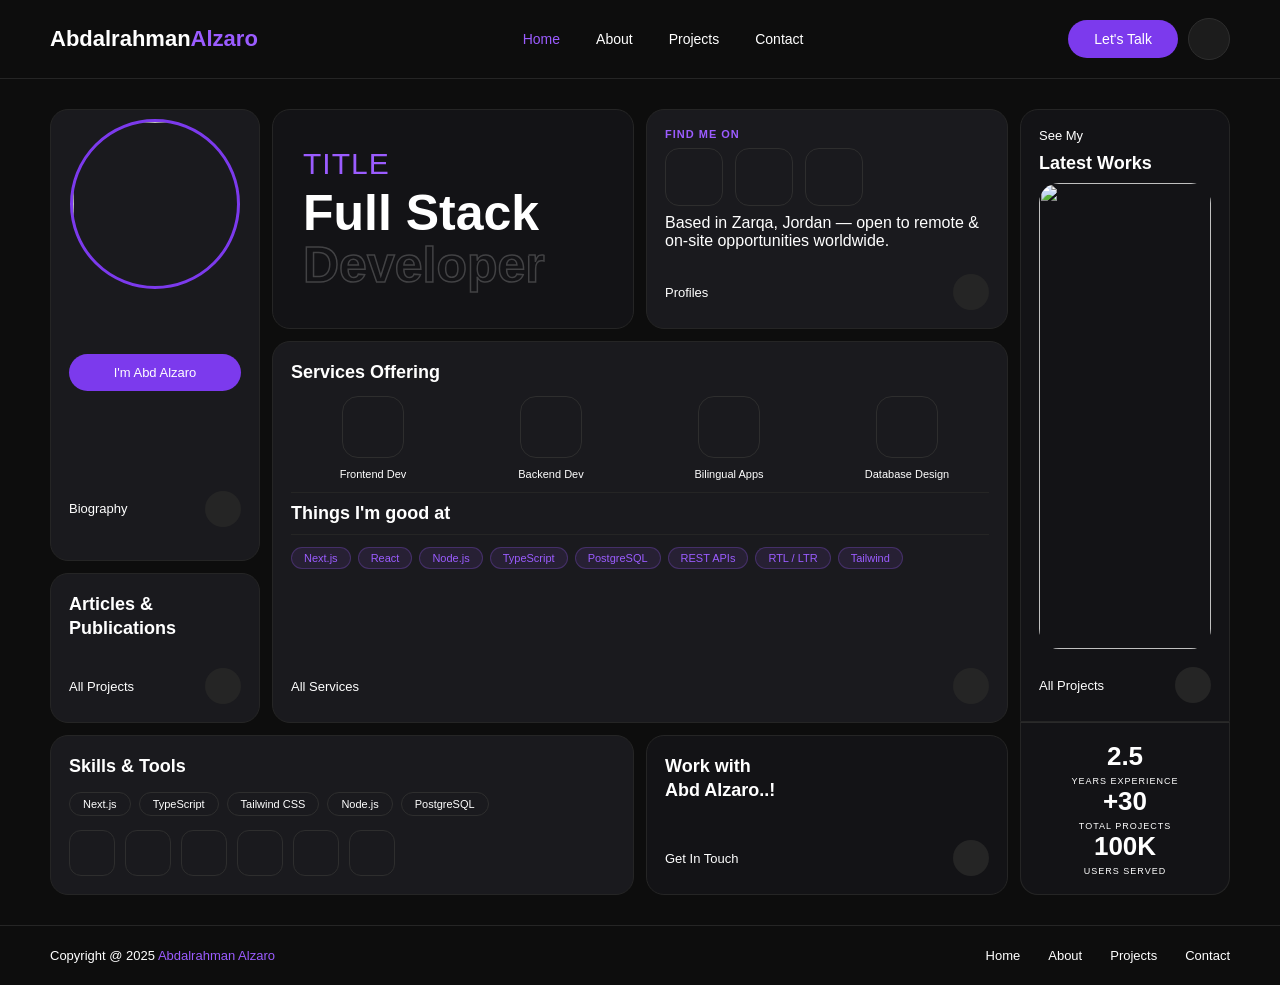
==== index.html @ 396db53b "create the portfolio" ====
<!doctype html>
<html lang="en">
  <head>
    <meta charset="UTF-8" />
    <meta name="viewport" content="width=device-width, initial-scale=1.0" />
    <title>Abdalrahman Alzaro</title>
    <link rel="stylesheet" href="/Css/style.css" />
  </head>
  <body>
    <nav>
      <div class="logo">Abdalrahman<span class="purple-word">Alzaro</span></div>
      <div class="links">
        <a class="active-link" href="/index.html">Home</a>
        <a href="/Html/about.html">About</a>
        <a href="/Html/projects.html">Projects</a>
        <a href="/Html/contact.html">Contact</a>
      </div>
      <div class="right-side">
        <button class="big-purple-btn">Let's Talk</button>
        <button class="round-btn">
          <iconify-icon icon="mdi:arrow-top-right"></iconify-icon>
        </button>
      </div>
      <input type="checkbox" class="menu-toggle" id="menu-toggle" />
      <label for="menu-toggle" class="hamburger">
        <span></span>
        <span></span>
        <span></span>
      </label>
      <div class="mobile-menu">
        <a href="/index.html">Home</a>
        <a href="/Html/about.html">About</a>
        <a href="/Html/projects.html">Projects</a>
        <a href="/Html/contact.html">Contact</a>
      </div>
    </nav>

    <div class="wrapper">
      <div class="box person-box">
        <div class="person">
          <img src="/Assets/abdalrahman.jpeg" class="face-img" />
        </div>
        <button class="small-purple-btn">I'm Abd Alzaro</button>
        <div class="bottom-row">
          <span class="gray-text">Biography</span>
          <button class="small-round-btn">
            <iconify-icon icon="mdi:arrow-right"></iconify-icon>
          </button>
        </div>
      </div>

      <div class="box title-box">
        <p class="tiny-purple">Title</p>
        <h1 class="big-name">Full Stack</h1>
        <h1 class="big-name hollow">Developer</h1>
      </div>

      <div class="box social-box">
        <p class="social-label">Find me on</p>
        <div class="icon-row">
          <div class="icon-square">
            <iconify-icon icon="mdi:linkedin"></iconify-icon>
          </div>
          <div class="icon-square">
            <iconify-icon icon="mdi:github"></iconify-icon>
          </div>
          <div class="icon-square">
            <iconify-icon icon="mdi:twitter"></iconify-icon>
          </div>
        </div>
        <p class="social-desc">
          Based in Zarqa, Jordan — open to remote &amp; on-site opportunities
          worldwide.
        </p>
        <div class="bottom-row">
          <span class="gray-text">Profiles</span>
          <button class="small-round-btn">
            <iconify-icon icon="mdi:arrow-right"></iconify-icon>
          </button>
        </div>
      </div>

      <div class="right-col">
        <div class="box latest-box">
          <p class="gray-text">See My</p>
          <h3 class="medium-title">Latest Works</h3>
          <div class="photo-wrap">
            <img
              src="https://plus.unsplash.com/premium_photo-1720287601920-ee8c503af775?q=80&w=870&auto=format&fit=crop&ixlib=rb-4.1.0&ixid=M3wxMjA3fDB8MHxwaG90by1wYWdlfHx8fGVufDB8fHx8fA%3D%3D"
              class="work-photo"
            />
          </div>
          <div class="bottom-row">
            <span class="gray-text">All Projects</span>
            <button class="small-round-btn">
              <iconify-icon icon="mdi:arrow-right"></iconify-icon>
            </button>
          </div>
        </div>

        <div class="box numbers-box">
          <div class="one-stat">
            <h2 class="big-num">2.5</h2>
            <p class="tiny-label">YEARS EXPERIENCE</p>
          </div>
          <div class="one-stat">
            <h2 class="big-num">+30</h2>
            <p class="tiny-label">TOTAL PROJECTS</p>
          </div>
          <div class="one-stat">
            <h2 class="big-num">100K</h2>
            <p class="tiny-label">USERS SERVED</p>
          </div>
        </div>
      </div>

      <div class="box blog-box">
        <h3 class="medium-title">Articles &amp;<br />Publications</h3>
        <div class="bottom-row">
          <span class="gray-text">All Projects</span>
          <button class="small-round-btn">
            <iconify-icon icon="mdi:arrow-right"></iconify-icon>
          </button>
        </div>
      </div>

      <div class="box services-box">
        <h3 class="medium-title">Services Offering</h3>
        <div class="four-services">
          <div class="one-service">
            <div class="service-icon">
              <iconify-icon icon="mdi:code-tags"></iconify-icon>
            </div>
            <p class="tiny-gray">Frontend Dev</p>
          </div>
          <div class="one-service">
            <div class="service-icon">
              <iconify-icon icon="mdi:server"></iconify-icon>
            </div>
            <p class="tiny-gray">Backend Dev</p>
          </div>
          <div class="one-service">
            <div class="service-icon">
              <iconify-icon icon="mdi:translate"></iconify-icon>
            </div>
            <p class="tiny-gray">Bilingual Apps</p>
          </div>
          <div class="one-service">
            <div class="service-icon">
              <iconify-icon icon="mdi:database"></iconify-icon>
            </div>
            <p class="tiny-gray">Database Design</p>
          </div>
        </div>
        <div class="good-line">
          <span class="good-text">Things I'm good at</span>
        </div>
        <div class="skill-chips">
          <span class="chip">Next.js</span>
          <span class="chip">React</span>
          <span class="chip">Node.js</span>
          <span class="chip">TypeScript</span>
          <span class="chip">PostgreSQL</span>
          <span class="chip">REST APIs</span>
          <span class="chip">RTL / LTR</span>
          <span class="chip">Tailwind</span>
        </div>
        <div class="bottom-row">
          <span class="gray-text">All Services</span>
          <button class="small-round-btn">
            <iconify-icon icon="mdi:arrow-right"></iconify-icon>
          </button>
        </div>
      </div>

      <div class="box tools-box">
        <h3 class="medium-title">Skills &amp; Tools</h3>
        <div class="tag-row">
          <span class="tag">Next.js</span>
          <span class="tag">TypeScript</span>
          <span class="tag">Tailwind CSS</span>
          <span class="tag">Node.js</span>
          <span class="tag">PostgreSQL</span>
        </div>
        <div class="app-row">
          <div class="app-icon">
            <iconify-icon icon="simple-icons:nextdotjs"></iconify-icon>
          </div>
          <div class="app-icon">
            <iconify-icon icon="simple-icons:react"></iconify-icon>
          </div>
          <div class="app-icon">
            <iconify-icon icon="simple-icons:typescript"></iconify-icon>
          </div>
          <div class="app-icon">
            <iconify-icon icon="simple-icons:nodedotjs"></iconify-icon>
          </div>
          <div class="app-icon">
            <iconify-icon icon="simple-icons:postgresql"></iconify-icon>
          </div>
          <div class="app-icon">
            <iconify-icon icon="simple-icons:tailwindcss"></iconify-icon>
          </div>
        </div>
      </div>

      <div class="box hire-box">
        <h3 class="medium-title">Work with<br />Abd Alzaro..!</h3>
        <div class="bottom-row">
          <span class="gray-text">Get In Touch</span>
          <button class="small-round-btn">
            <iconify-icon icon="mdi:arrow-right"></iconify-icon>
          </button>
        </div>
      </div>
    </div>

    <footer>
      <p class="copy-text">
        Copyright @ 2025
        <a class="purple-link" href="#">Abdalrahman Alzaro</a>
      </p>
      <div class="foot-links">
        <a href="/index.html">Home</a>
        <a href="/Html/about.html">About</a>
        <a href="/Html/projects.html">Projects</a>
        <a href="/Html/contact.html">Contact</a>
      </div>
    </footer>
    <script src="https://code.iconify.design/iconify-icon/1.0.8/iconify-icon.min.js"></script>
  </body>
</html>
---- Css/style.css ----
* {
  margin: 0;
  padding: 0;
  box-sizing: border-box;
}

body {
  background: #0d0d0d;
  color: #fff;
  font-family: "DM Sans", sans-serif;
}

nav {
  display: flex;
  align-items: center;
  justify-content: space-between;
  padding: 18px 50px;
  border-bottom: 1px solid #252525;
  position: relative;
}

.logo {
  font-family: "Syne", sans-serif;
  font-size: 22px;
  font-weight: 800;
}

.purple-word {
  color: #9b5cff;
}

.links {
  display: flex;
  gap: 36px;
}

.links a {
  font-size: 14px;
  color: #fff;
  cursor: pointer;
  text-decoration: none;
  transition: color 0.2s;
}

.links a:hover {
  color: #9b5cff;
  text-decoration: underline;
}

.active-link {
  color: #9b5cff !important;
}

.right-side {
  display: flex;
  align-items: center;
  gap: 10px;
}

.big-purple-btn {
  background: #7c3aed;
  color: #fff;
  border: none;
  padding: 11px 26px;
  border-radius: 50px;
  font-family: "DM Sans", sans-serif;
  font-size: 14px;
  cursor: pointer;
}

.big-purple-btn:hover {
  background: #9b5cff;
}

.round-btn {
  width: 42px;
  height: 42px;
  border-radius: 50%;
  background: #1c1c1c;
  border: 1px solid #2e2e2e;
  color: #fff;
  font-size: 18px;
  cursor: pointer;
  display: flex;
  align-items: center;
  justify-content: center;
}

.menu-toggle {
  display: none;
}

.hamburger {
  display: none;
  flex-direction: column;
  gap: 5px;
  cursor: pointer;
  z-index: 100;
}

.hamburger span {
  display: block;
  width: 24px;
  height: 2px;
  background: #fff;
  border-radius: 2px;
  transition:
    transform 0.3s,
    opacity 0.3s;
}

.mobile-menu {
  display: none;
}

.wrapper {
  display: grid;
  grid-template-columns: 210px 1fr 1fr 210px;
  grid-template-rows: 220px 220px 150px auto;
  gap: 12px;
  padding: 30px 50px;
}

.box {
  background: #1a1a1e;
  border: 1px solid #252525;
  border-radius: 18px;
  padding: 18px;
  position: relative;
  overflow: hidden;
  display: flex;
  flex-direction: column;
}

.person-box {
  grid-column: 1;
  grid-row: 1 / 3;
  align-items: center;
  justify-content: center;
  gap: 90px;
}

.person {
  position: relative;
  width: 120px;
  height: 120px;
  display: flex;
  align-items: center;
  justify-content: center;
  margin-top: 0;
}

.face-img {
  width: 170px;
  height: 170px;
  border-radius: 50%;
  object-fit: cover;
  border: 3px solid #7c3aed;
  position: absolute;
}

.small-purple-btn {
  background: #7c3aed;
  color: #fff;
  border: none;
  padding: 11px 0;
  border-radius: 50px;
  font-family: "DM Sans", sans-serif;
  font-size: 13px;
  cursor: pointer;
  width: 100%;
}

.small-purple-btn:hover {
  background: #9b5cff;
}

.bottom-row {
  display: flex;
  align-items: center;
  justify-content: space-between;
  padding-top: 10px;
  width: 100%;
  margin-top: auto;
}

.person-box .bottom-row {
  margin-top: 0;
}

.gray-text {
  font-size: 13px;
  color: #fff;
}

.small-round-btn {
  width: 36px;
  height: 36px;
  border-radius: 50%;
  background: #252525;
  border: none;
  color: #fff;
  font-size: 16px;
  cursor: pointer;
  display: flex;
  align-items: center;
  justify-content: center;
  transition:
    background 0.2s,
    transform 0.2s;
}

.small-round-btn:hover {
  background: #7c3aed;
  transform: rotate(-45deg);
}

.title-box {
  grid-column: 2;
  grid-row: 1;
  background: #131316;
  justify-content: center;
  padding: 30px;
}

.tiny-purple {
  font-size: 30px;
  color: #9b5cff;
  letter-spacing: 1px;
  text-transform: uppercase;
  margin-bottom: 6px;
}

.big-name {
  font-size: 50px;
  font-weight: 800;
  line-height: 1.05;
}

.hollow {
  -webkit-text-stroke: 1.5px rgba(255, 255, 255, 0.2);
  color: transparent;
}

.social-box {
  grid-column: 3;
  grid-row: 1;
  justify-content: space-between;
}

.social-label {
  font-size: 11px;
  color: #9b5cff;
  text-transform: uppercase;
  letter-spacing: 1px;
  font-weight: 600;
}

.social-desc {
  margin-top: 0.5rem;
}

.icon-row {
  display: flex;
  gap: 12px;
  padding-top: 8px;
}

.icon-square {
  width: 58px;
  height: 58px;
  border: 1px solid #2e2e2e;
  border-radius: 14px;
  display: flex;
  align-items: center;
  justify-content: center;
  font-size: 24px;
  color: #fff;
  cursor: pointer;
  transition:
    border-color 0.2s,
    color 0.2s;
}

.icon-square:hover {
  border-color: #7c3aed;
  color: #9b5cff;
}

.right-col {
  grid-column: 4;
  grid-row: 1 / 5;
  display: flex;
  flex-direction: column;
  gap: 0;
}

.latest-box {
  flex: 1;
  background: #131316;
  gap: 8px;
  border-radius: 18px 18px 0 0;
}

.photo-wrap {
  flex: 1;
  border-radius: 12px;
  overflow: hidden;
}

.work-photo {
  width: 100%;
  height: 100%;
  object-fit: cover;
  display: block;
  border-radius: 20px;
}

.numbers-box {
  background: #131316;
  justify-content: space-between;
  text-align: center;
  border-radius: 0 0 18px 18px;
  border-top: 1px solid #2a2a2a;
}

.one-stat {
  flex: 1;
  display: flex;
  flex-direction: column;
  align-items: center;
  justify-content: center;
}

.big-num {
  font-family: "Syne", sans-serif;
  font-size: 26px;
  font-weight: 800;
}

.tiny-label {
  font-size: 9px;
  color: #fff;
  letter-spacing: 1px;
  text-transform: uppercase;
  margin-top: 4px;
}

.blog-box {
  grid-column: 1;
  grid-row: 3;
  justify-content: space-between;
}

.medium-title {
  font-family: "Syne", sans-serif;
  font-size: 18px;
  font-weight: 700;
  line-height: 1.35;
}

.services-box {
  grid-column: 2 / 4;
  grid-row: 2 / 4;
  gap: 12px;
}

.four-services {
  display: flex;
  gap: 14px;
}

.one-service {
  flex: 1;
  display: flex;
  flex-direction: column;
  align-items: center;
  gap: 10px;
}

.service-icon {
  width: 62px;
  height: 62px;
  border: 1px solid #2e2e2e;
  border-radius: 16px;
  display: flex;
  align-items: center;
  justify-content: center;
  font-size: 26px;
  color: #9b5cff;
  transition:
    background 0.2s,
    border-color 0.2s;
  cursor: pointer;
}

.service-icon:hover {
  background: rgba(124, 58, 237, 0.15);
  border-color: #7c3aed;
}

.tiny-gray {
  font-size: 11px;
  color: #fff;
  text-align: center;
}

.good-line {
  display: flex;
  align-items: center;
  gap: 10px;
  border-top: 1px solid #252525;
  border-bottom: 1px solid #252525;
  padding: 10px 0;
}

.good-text {
  font-family: "Syne", sans-serif;
  font-size: 18px;
  font-weight: 700;
}

.skill-chips {
  display: flex;
  flex-wrap: wrap;
  gap: 7px;
}

.chip {
  font-size: 11px;
  color: #9b5cff;
  background: rgba(155, 92, 255, 0.1);
  border: 1px solid rgba(155, 92, 255, 0.25);
  padding: 4px 12px;
  border-radius: 50px;
  cursor: default;
  transition:
    background 0.2s,
    border-color 0.2s;
}

.chip:hover {
  background: rgba(155, 92, 255, 0.2);
  border-color: #9b5cff;
}

.tools-box {
  grid-column: 1 / 3;
  grid-row: 4;
  gap: 14px;
}

.tag-row {
  display: flex;
  flex-wrap: wrap;
  gap: 8px;
}

.tag {
  font-size: 11px;
  color: #fff;
  border: 1px solid #2e2e2e;
  padding: 5px 13px;
  border-radius: 50px;
  cursor: default;
  transition:
    border-color 0.2s,
    color 0.2s;
}

.tag:hover {
  border-color: #7c3aed;
  color: #9b5cff;
}

.app-row {
  display: flex;
  gap: 10px;
  flex-wrap: wrap;
}

.app-icon {
  width: 46px;
  height: 46px;
  border: 1px solid #2e2e2e;
  border-radius: 12px;
  display: flex;
  align-items: center;
  justify-content: center;
  font-size: 20px;
  color: #fff;
  cursor: pointer;
  transition:
    border-color 0.2s,
    color 0.2s;
}

.app-icon:hover {
  border-color: #7c3aed;
  color: #9b5cff;
}

.hire-box {
  grid-column: 3;
  grid-row: 4;
  background: #131316;
  justify-content: space-between;
}

footer {
  display: flex;
  align-items: center;
  justify-content: space-between;
  padding: 22px 50px;
  border-top: 1px solid #252525;
}

.copy-text {
  font-size: 13px;
  color: #fff;
}

.purple-link {
  color: #9b5cff;
  text-decoration: none;
}

.foot-links {
  display: flex;
  gap: 28px;
}

.foot-links a {
  font-size: 13px;
  color: #fff;
  cursor: pointer;
  text-decoration: none;
  transition: color 0.2s;
}

.foot-links a:hover {
  color: #9b5cff;
  text-decoration: underline;
}

@media (max-width: 1100px) {
  .wrapper {
    grid-template-columns: 190px 1fr 1fr 190px;
    padding: 20px 30px;
  }

  nav {
    padding: 16px 30px;
  }

  footer {
    padding: 18px 30px;
  }
}

@media (max-width: 900px) {
  nav {
    padding: 14px 24px;
  }

  footer {
    padding: 16px 24px;
  }

  .wrapper {
    grid-template-columns: 1fr 1fr;
    grid-template-rows: auto;
    padding: 16px 24px;
  }

  .person-box {
    grid-column: 1;
    grid-row: auto;
    gap: 16px;
  }

  .title-box {
    grid-column: 2;
    grid-row: auto;
  }

  .social-box {
    grid-column: 1;
    grid-row: auto;
  }

  .right-col {
    grid-column: 2;
    grid-row: 2 / 5;
  }

  .blog-box {
    grid-column: 1;
    grid-row: auto;
  }

  .services-box {
    grid-column: 1 / 3;
    grid-row: auto;
  }

  .tools-box {
    grid-column: 1 / 3;
    grid-row: auto;
  }

  .hire-box {
    grid-column: 1 / 3;
    grid-row: auto;
  }

  .big-name {
    font-size: 38px;
  }
}

@media (max-width: 640px) {
  nav {
    padding: 14px 16px;
  }

  nav .links {
    display: none;
  }

  nav .right-side {
    display: none;
  }

  .hamburger {
    display: flex;
  }

  .mobile-menu {
    position: absolute;
    top: 61px;
    left: 0;
    right: 0;
    background: #131316;
    border-bottom: 1px solid #252525;
    flex-direction: column;
    gap: 0;
    z-index: 99;
    max-height: 0;
    overflow: hidden;
    transition: max-height 0.35s ease;
  }

  .mobile-menu a {
    font-size: 14px;
    color: #fff;
    text-decoration: none;
    padding: 16px 24px;
    border-bottom: 1px solid #1e1e1e;
    transition:
      color 0.2s,
      background 0.2s;
  }

  .mobile-menu a:hover {
    color: #9b5cff;
    background: #1a1a1e;
  }

  .menu-toggle:checked ~ .mobile-menu {
    display: flex;
    max-height: 300px;
  }

  .menu-toggle:checked ~ .hamburger span:nth-child(1) {
    transform: translateY(7px) rotate(45deg);
  }

  .menu-toggle:checked ~ .hamburger span:nth-child(2) {
    opacity: 0;
  }

  .menu-toggle:checked ~ .hamburger span:nth-child(3) {
    transform: translateY(-7px) rotate(-45deg);
  }

  footer {
    flex-direction: column;
    gap: 14px;
    text-align: center;
    padding: 18px 16px;
  }

  .wrapper {
    grid-template-columns: 1fr;
    grid-template-rows: auto;
    padding: 12px 16px;
    gap: 10px;
  }

  .person-box {
    grid-column: 1;
    grid-row: auto;
  }

  .title-box {
    grid-column: 1;
    grid-row: auto;
  }

  .social-box {
    grid-column: 1;
    grid-row: auto;
  }

  .right-col {
    grid-column: 1;
    grid-row: auto;
    min-height: 400px;
  }

  .blog-box {
    grid-column: 1;
    grid-row: auto;
  }

  .services-box {
    grid-column: 1;
    grid-row: auto;
  }

  .four-services {
    flex-wrap: wrap;
  }

  .one-service {
    flex: 1 1 40%;
  }

  .tools-box {
    grid-column: 1;
    grid-row: auto;
  }

  .hire-box {
    grid-column: 1;
    grid-row: auto;
  }

  .big-name {
    font-size: 34px;
  }

  .tiny-purple {
    font-size: 18px;
  }

  .face-img {
    width: 130px;
    height: 130px;
  }
}

@media (max-width: 400px) {
  .wrapper {
    padding: 10px 12px;
    gap: 8px;
  }

  nav {
    padding: 12px;
  }

  .big-name {
    font-size: 28px;
  }

  .big-purple-btn {
    padding: 10px 18px;
    font-size: 13px;
  }

  .one-service {
    flex: 1 1 100%;
  }
}
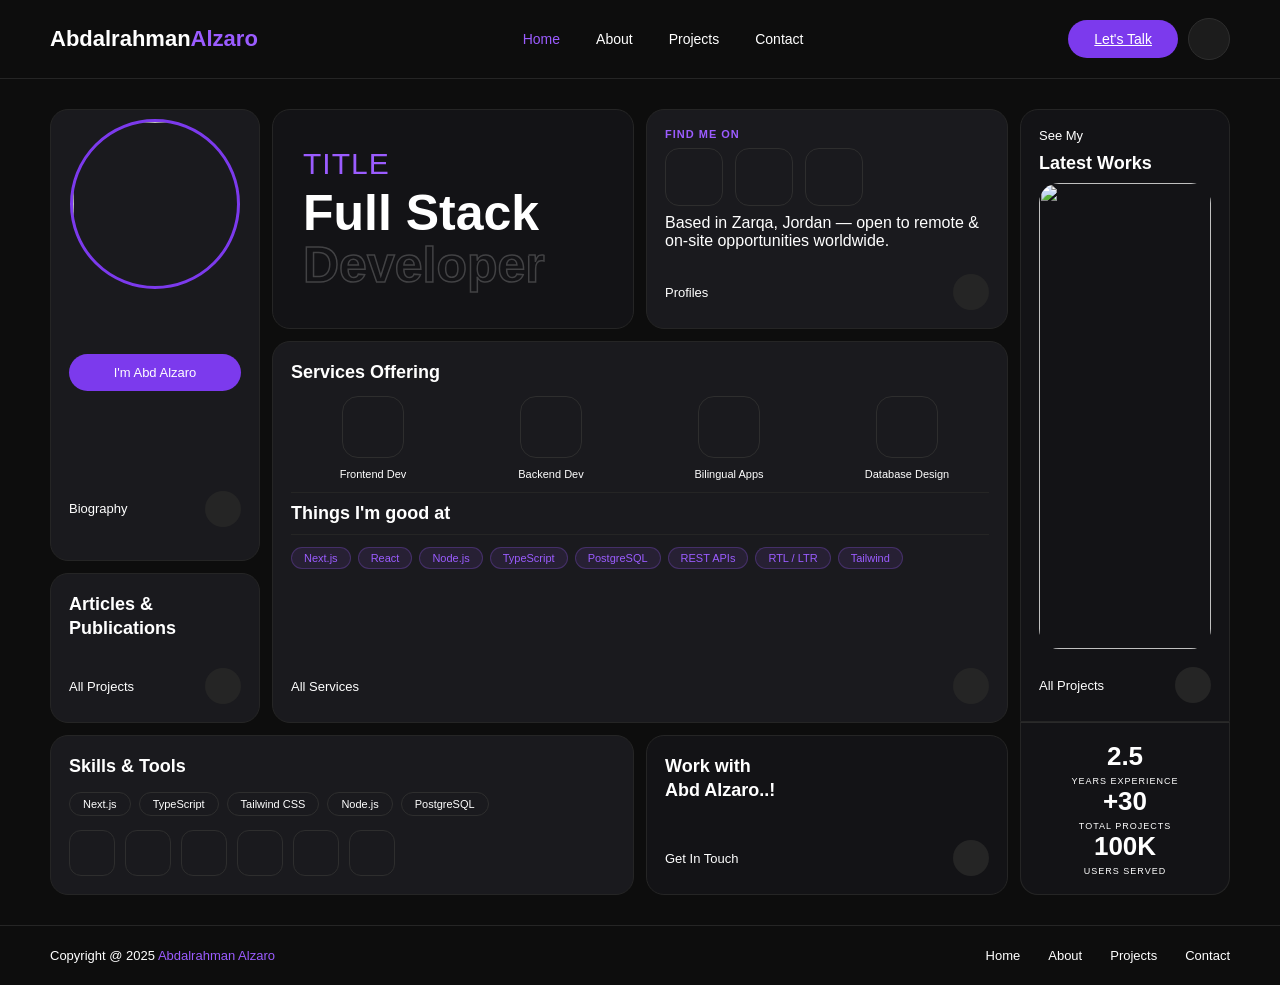
==== commit 54f22458: "update the byn action and the contact links" ====
--- a/index.html
+++ b/index.html
@@ -16,10 +16,10 @@
         <a href="/Html/contact.html">Contact</a>
       </div>
       <div class="right-side">
-        <button class="big-purple-btn">Let's Talk</button>
-        <button class="round-btn">
+        <a href="/Html/contact.html" class="big-purple-btn">Let's Talk</a>
+        <a href="/Html/contact.html" class="round-btn">
           <iconify-icon icon="mdi:arrow-top-right"></iconify-icon>
-        </button>
+        </a>
       </div>
       <input type="checkbox" class="menu-toggle" id="menu-toggle" />
       <label for="menu-toggle" class="hamburger">
@@ -43,9 +43,9 @@
         <button class="small-purple-btn">I'm Abd Alzaro</button>
         <div class="bottom-row">
           <span class="gray-text">Biography</span>
-          <button class="small-round-btn">
-            <iconify-icon icon="mdi:arrow-right"></iconify-icon>
-          </button>
+          <a href="/Html/about.html" class="small-round-btn">
+            <iconify-icon icon="mdi:arrow-right"></iconify-icon>
+          </a>
         </div>
       </div>
 
@@ -58,15 +58,15 @@
       <div class="box social-box">
         <p class="social-label">Find me on</p>
         <div class="icon-row">
-          <div class="icon-square">
+          <a href="https://www.linkedin.com/in/abdalrahman-alzaro/" target="_blank" class="icon-square">
             <iconify-icon icon="mdi:linkedin"></iconify-icon>
-          </div>
-          <div class="icon-square">
+          </a>
+          <a href="https://github.com/AbdalrahmanAlzaro" target="_blank" class="icon-square">
             <iconify-icon icon="mdi:github"></iconify-icon>
-          </div>
-          <div class="icon-square">
-            <iconify-icon icon="mdi:twitter"></iconify-icon>
-          </div>
+          </a>
+          <a href="https://www.instagram.com/abd_h_z/" target="_blank" class="icon-square">
+            <iconify-icon icon="mdi:instagram"></iconify-icon>
+          </a>
         </div>
         <p class="social-desc">
           Based in Zarqa, Jordan — open to remote &amp; on-site opportunities
@@ -74,9 +74,9 @@
         </p>
         <div class="bottom-row">
           <span class="gray-text">Profiles</span>
-          <button class="small-round-btn">
-            <iconify-icon icon="mdi:arrow-right"></iconify-icon>
-          </button>
+          <a href="/Html/contact.html" class="small-round-btn">
+            <iconify-icon icon="mdi:arrow-right"></iconify-icon>
+          </a>
         </div>
       </div>
 
@@ -92,9 +92,9 @@
           </div>
           <div class="bottom-row">
             <span class="gray-text">All Projects</span>
-            <button class="small-round-btn">
+            <a href="/Html/projects.html" class="small-round-btn">
               <iconify-icon icon="mdi:arrow-right"></iconify-icon>
-            </button>
+            </a>
           </div>
         </div>
 
@@ -118,9 +118,9 @@
         <h3 class="medium-title">Articles &amp;<br />Publications</h3>
         <div class="bottom-row">
           <span class="gray-text">All Projects</span>
-          <button class="small-round-btn">
-            <iconify-icon icon="mdi:arrow-right"></iconify-icon>
-          </button>
+          <a href="/Html/projects.html" class="small-round-btn">
+            <iconify-icon icon="mdi:arrow-right"></iconify-icon>
+          </a>
         </div>
       </div>
 
@@ -167,9 +167,9 @@
         </div>
         <div class="bottom-row">
           <span class="gray-text">All Services</span>
-          <button class="small-round-btn">
-            <iconify-icon icon="mdi:arrow-right"></iconify-icon>
-          </button>
+          <a href="/Html/about.html" class="small-round-btn">
+            <iconify-icon icon="mdi:arrow-right"></iconify-icon>
+          </a>
         </div>
       </div>
 
@@ -208,9 +208,9 @@
         <h3 class="medium-title">Work with<br />Abd Alzaro..!</h3>
         <div class="bottom-row">
           <span class="gray-text">Get In Touch</span>
-          <button class="small-round-btn">
-            <iconify-icon icon="mdi:arrow-right"></iconify-icon>
-          </button>
+          <a href="/Html/contact.html" class="small-round-btn">
+            <iconify-icon icon="mdi:arrow-right"></iconify-icon>
+          </a>
         </div>
       </div>
     </div>
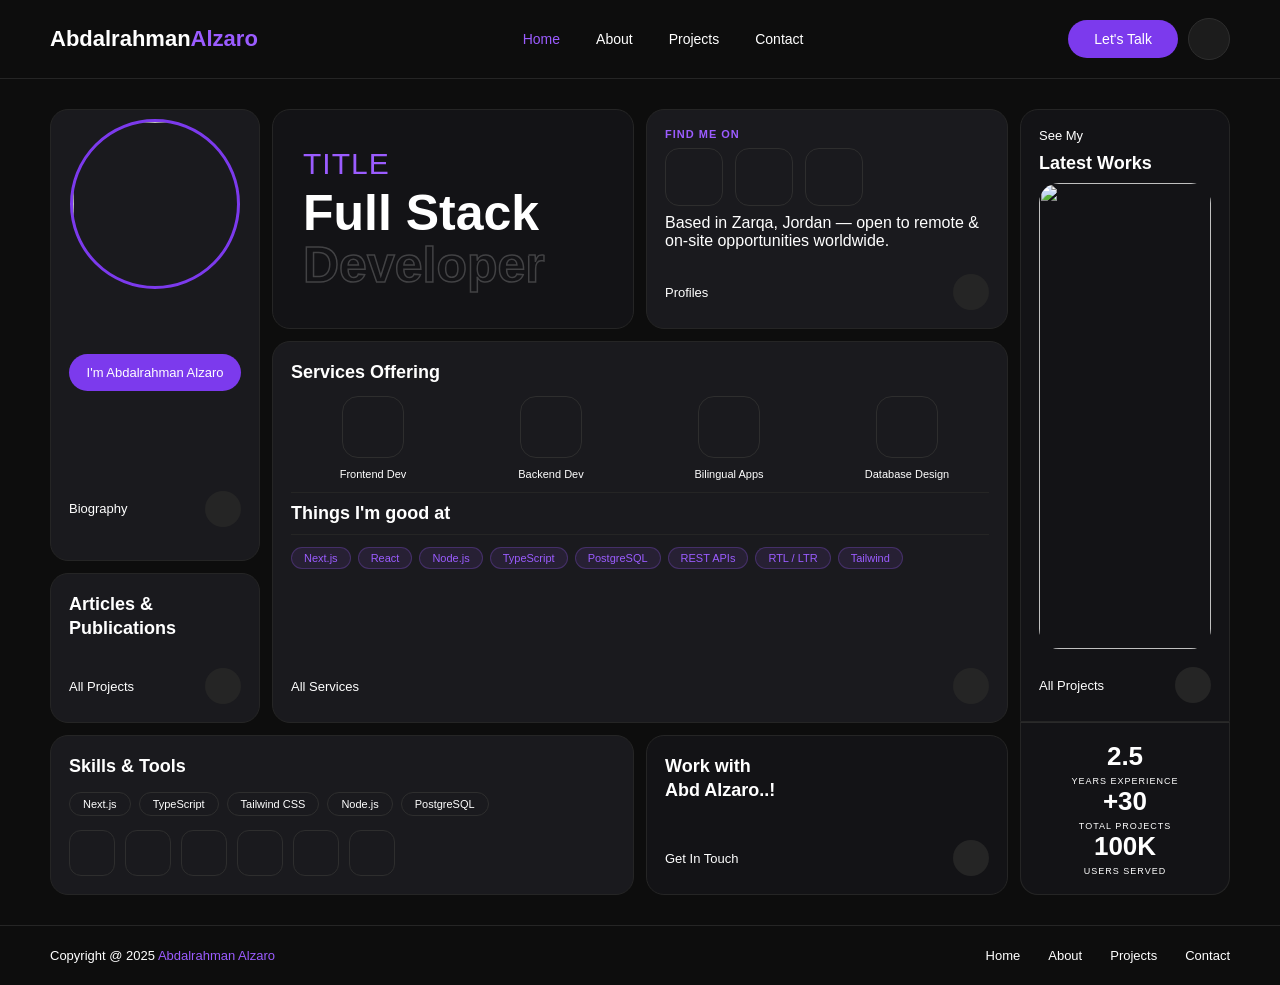
==== commit 6127a9c3: "add a keyfram and animation to the full stack developer word" ====
--- a/index.html
+++ b/index.html
@@ -40,7 +40,7 @@
         <div class="person">
           <img src="/Assets/abdalrahman.jpeg" class="face-img" />
         </div>
-        <button class="small-purple-btn">I'm Abd Alzaro</button>
+        <button class="small-purple-btn">I'm Abdalrahman Alzaro</button>
         <div class="bottom-row">
           <span class="gray-text">Biography</span>
           <a href="/Html/about.html" class="small-round-btn">
@@ -58,13 +58,25 @@
       <div class="box social-box">
         <p class="social-label">Find me on</p>
         <div class="icon-row">
-          <a href="https://www.linkedin.com/in/abdalrahman-alzaro/" target="_blank" class="icon-square">
+          <a
+            href="https://www.linkedin.com/in/abdalrahman-alzaro/"
+            target="_blank"
+            class="icon-square"
+          >
             <iconify-icon icon="mdi:linkedin"></iconify-icon>
           </a>
-          <a href="https://github.com/AbdalrahmanAlzaro" target="_blank" class="icon-square">
+          <a
+            href="https://github.com/AbdalrahmanAlzaro"
+            target="_blank"
+            class="icon-square"
+          >
             <iconify-icon icon="mdi:github"></iconify-icon>
           </a>
-          <a href="https://www.instagram.com/abd_h_z/" target="_blank" class="icon-square">
+          <a
+            href="https://www.instagram.com/abd_h_z/"
+            target="_blank"
+            class="icon-square"
+          >
             <iconify-icon icon="mdi:instagram"></iconify-icon>
           </a>
         </div>
--- a/Css/style.css
+++ b/Css/style.css
@@ -66,6 +66,7 @@
   font-family: "DM Sans", sans-serif;
   font-size: 14px;
   cursor: pointer;
+  text-decoration: none;
 }
 
 .big-purple-btn:hover {
@@ -235,6 +236,20 @@
   font-size: 50px;
   font-weight: 800;
   line-height: 1.05;
+  animation: focus-in-contract-bck 3s cubic-bezier(0.25, 0.46, 0.45, 0.94) both;
+}
+@keyframes focus-in-contract-bck {
+  0% {
+    letter-spacing: 1em;
+    transform: translateZ(300px);
+    filter: blur(12px);
+    opacity: 0;
+  }
+  100% {
+    transform: translateZ(12px);
+    filter: blur(0);
+    opacity: 1;
+  }
 }
 
 .hollow {
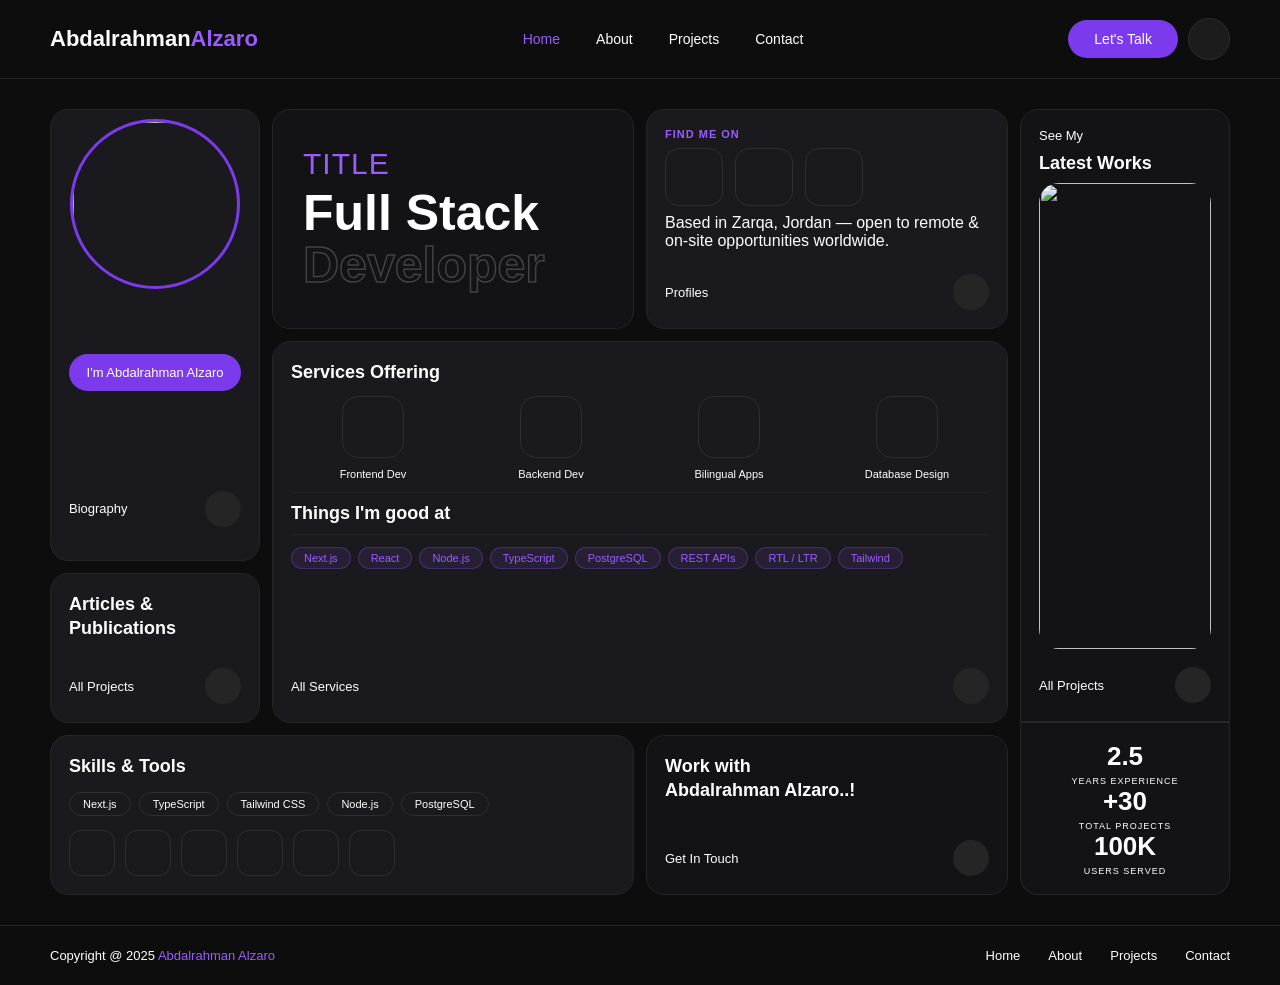
==== commit 97ccc037: "updated" ====
--- a/index.html
+++ b/index.html
@@ -217,7 +217,7 @@
       </div>
 
       <div class="box hire-box">
-        <h3 class="medium-title">Work with<br />Abd Alzaro..!</h3>
+        <h3 class="medium-title">Work with<br />Abdalrahman Alzaro..!</h3>
         <div class="bottom-row">
           <span class="gray-text">Get In Touch</span>
           <a href="/Html/contact.html" class="small-round-btn">
--- a/Css/style.css
+++ b/Css/style.css
@@ -20,7 +20,6 @@
 }
 
 .logo {
-  font-family: "Syne", sans-serif;
   font-size: 22px;
   font-weight: 800;
 }
